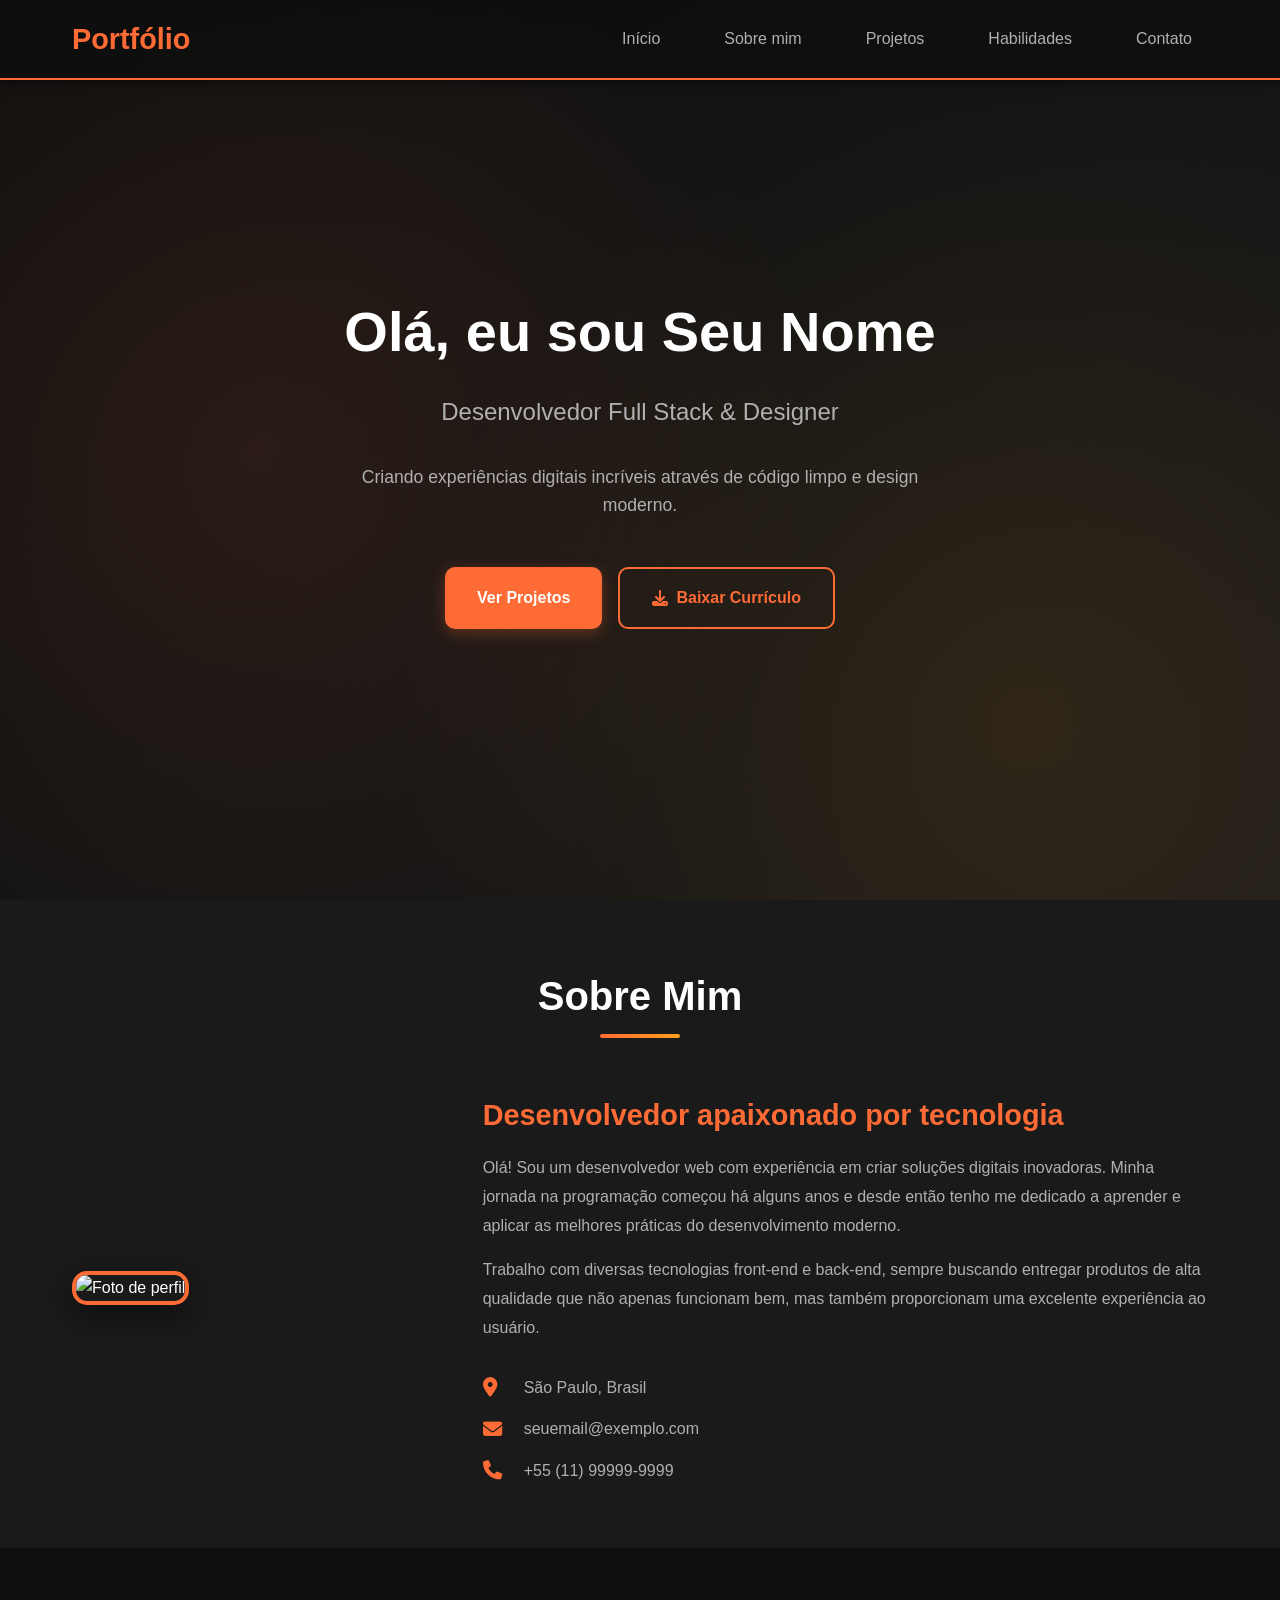
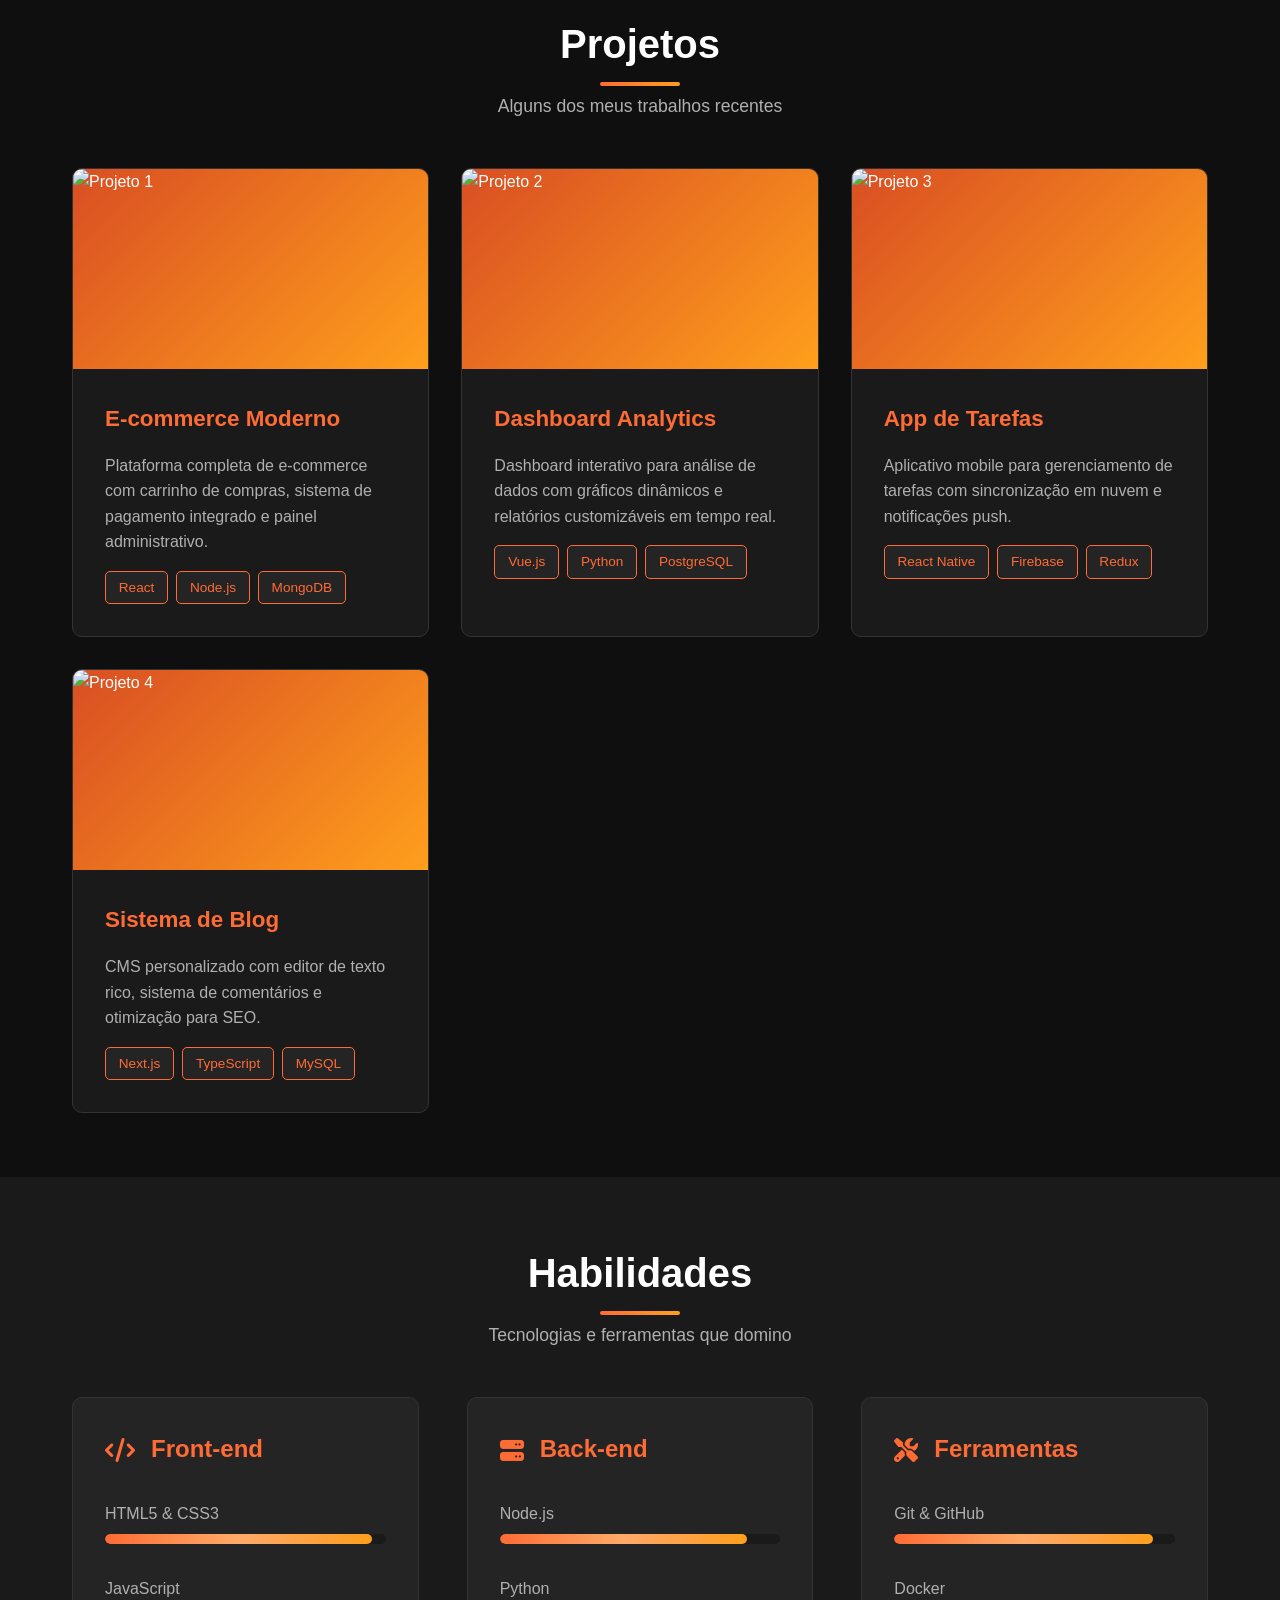
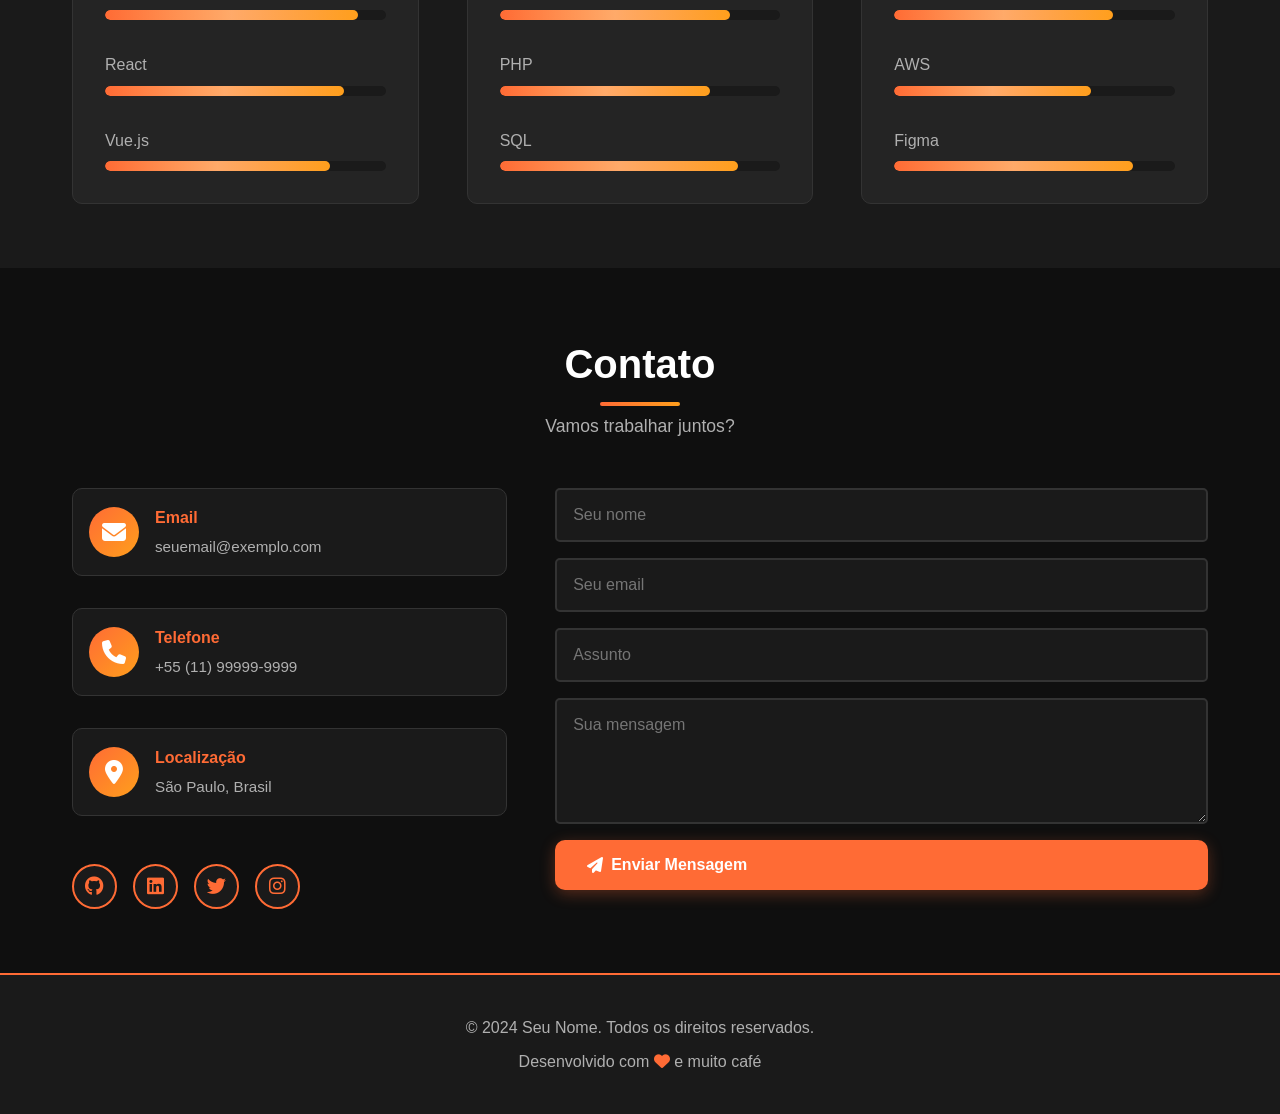
==== index.html @ 8ffaf345 "Add complete personal portfolio website with dark orange theme Co-authored-by: luci18530 <54913266+l" ====
<!DOCTYPE html>
<html lang="pt-BR">
<head>
    <meta charset="UTF-8">
    <meta name="viewport" content="width=device-width, initial-scale=1.0">
    <meta name="description" content="Portfólio pessoal - Desenvolvedor Web">
    <title>Meu Portfólio</title>
    <link rel="stylesheet" href="styles.css">
    <link rel="stylesheet" href="https://cdnjs.cloudflare.com/ajax/libs/font-awesome/6.4.0/css/all.min.css">
</head>
<body>
    <!-- Navigation Menu -->
    <nav class="navbar" id="navbar">
        <div class="container">
            <div class="nav-brand">
                <h2>Portfólio</h2>
            </div>
            <button class="nav-toggle" id="navToggle" aria-label="Toggle navigation">
                <span></span>
                <span></span>
                <span></span>
            </button>
            <ul class="nav-menu" id="navMenu">
                <li><a href="#home" class="nav-link">Início</a></li>
                <li><a href="#about" class="nav-link">Sobre mim</a></li>
                <li><a href="#projects" class="nav-link">Projetos</a></li>
                <li><a href="#skills" class="nav-link">Habilidades</a></li>
                <li><a href="#contact" class="nav-link">Contato</a></li>
            </ul>
        </div>
    </nav>

    <!-- Hero Section -->
    <section id="home" class="hero">
        <div class="container">
            <div class="hero-content">
                <h1 class="hero-title">Olá, eu sou <span class="highlight">Seu Nome</span></h1>
                <p class="hero-subtitle">Desenvolvedor Full Stack & Designer</p>
                <p class="hero-description">
                    Criando experiências digitais incríveis através de código limpo e design moderno.
                </p>
                <div class="hero-buttons">
                    <a href="#projects" class="btn btn-primary">Ver Projetos</a>
                    <a href="assets/curriculo.pdf" class="btn btn-secondary" download>
                        <i class="fas fa-download"></i> Baixar Currículo
                    </a>
                </div>
            </div>
        </div>
    </section>

    <!-- About Section -->
    <section id="about" class="about">
        <div class="container">
            <h2 class="section-title">Sobre Mim</h2>
            <div class="about-content">
                <div class="about-image">
                    <img src="assets/profile.jpg" alt="Foto de perfil">
                </div>
                <div class="about-text">
                    <h3>Desenvolvedor apaixonado por tecnologia</h3>
                    <p>
                        Olá! Sou um desenvolvedor web com experiência em criar soluções digitais 
                        inovadoras. Minha jornada na programação começou há alguns anos e desde 
                        então tenho me dedicado a aprender e aplicar as melhores práticas do 
                        desenvolvimento moderno.
                    </p>
                    <p>
                        Trabalho com diversas tecnologias front-end e back-end, sempre buscando 
                        entregar produtos de alta qualidade que não apenas funcionam bem, mas 
                        também proporcionam uma excelente experiência ao usuário.
                    </p>
                    <div class="about-info">
                        <div class="info-item">
                            <i class="fas fa-map-marker-alt"></i>
                            <span>São Paulo, Brasil</span>
                        </div>
                        <div class="info-item">
                            <i class="fas fa-envelope"></i>
                            <span>seuemail@exemplo.com</span>
                        </div>
                        <div class="info-item">
                            <i class="fas fa-phone"></i>
                            <span>+55 (11) 99999-9999</span>
                        </div>
                    </div>
                </div>
            </div>
        </div>
    </section>

    <!-- Projects Section -->
    <section id="projects" class="projects">
        <div class="container">
            <h2 class="section-title">Projetos</h2>
            <p class="section-subtitle">Alguns dos meus trabalhos recentes</p>
            <div class="projects-grid">
                <div class="project-card">
                    <div class="project-image">
                        <img src="assets/project1.jpg" alt="Projeto 1">
                        <div class="project-overlay">
                            <a href="https://github.com/seuusuario/projeto1" target="_blank" class="project-link">
                                <i class="fab fa-github"></i>
                            </a>
                        </div>
                    </div>
                    <div class="project-content">
                        <h3>E-commerce Moderno</h3>
                        <p>
                            Plataforma completa de e-commerce com carrinho de compras, 
                            sistema de pagamento integrado e painel administrativo.
                        </p>
                        <div class="project-tags">
                            <span class="tag">React</span>
                            <span class="tag">Node.js</span>
                            <span class="tag">MongoDB</span>
                        </div>
                    </div>
                </div>

                <div class="project-card">
                    <div class="project-image">
                        <img src="assets/project2.jpg" alt="Projeto 2">
                        <div class="project-overlay">
                            <a href="https://github.com/seuusuario/projeto2" target="_blank" class="project-link">
                                <i class="fab fa-github"></i>
                            </a>
                        </div>
                    </div>
                    <div class="project-content">
                        <h3>Dashboard Analytics</h3>
                        <p>
                            Dashboard interativo para análise de dados com gráficos dinâmicos 
                            e relatórios customizáveis em tempo real.
                        </p>
                        <div class="project-tags">
                            <span class="tag">Vue.js</span>
                            <span class="tag">Python</span>
                            <span class="tag">PostgreSQL</span>
                        </div>
                    </div>
                </div>

                <div class="project-card">
                    <div class="project-image">
                        <img src="assets/project3.jpg" alt="Projeto 3">
                        <div class="project-overlay">
                            <a href="https://github.com/seuusuario/projeto3" target="_blank" class="project-link">
                                <i class="fab fa-github"></i>
                            </a>
                        </div>
                    </div>
                    <div class="project-content">
                        <h3>App de Tarefas</h3>
                        <p>
                            Aplicativo mobile para gerenciamento de tarefas com sincronização 
                            em nuvem e notificações push.
                        </p>
                        <div class="project-tags">
                            <span class="tag">React Native</span>
                            <span class="tag">Firebase</span>
                            <span class="tag">Redux</span>
                        </div>
                    </div>
                </div>

                <div class="project-card">
                    <div class="project-image">
                        <img src="assets/project4.jpg" alt="Projeto 4">
                        <div class="project-overlay">
                            <a href="https://github.com/seuusuario/projeto4" target="_blank" class="project-link">
                                <i class="fab fa-github"></i>
                            </a>
                        </div>
                    </div>
                    <div class="project-content">
                        <h3>Sistema de Blog</h3>
                        <p>
                            CMS personalizado com editor de texto rico, sistema de comentários 
                            e otimização para SEO.
                        </p>
                        <div class="project-tags">
                            <span class="tag">Next.js</span>
                            <span class="tag">TypeScript</span>
                            <span class="tag">MySQL</span>
                        </div>
                    </div>
                </div>
            </div>
        </div>
    </section>

    <!-- Skills Section -->
    <section id="skills" class="skills">
        <div class="container">
            <h2 class="section-title">Habilidades</h2>
            <p class="section-subtitle">Tecnologias e ferramentas que domino</p>
            <div class="skills-grid">
                <div class="skill-category">
                    <h3><i class="fas fa-code"></i> Front-end</h3>
                    <div class="skill-items">
                        <div class="skill-item">
                            <div class="skill-name">HTML5 & CSS3</div>
                            <div class="skill-bar">
                                <div class="skill-progress" style="width: 95%"></div>
                            </div>
                        </div>
                        <div class="skill-item">
                            <div class="skill-name">JavaScript</div>
                            <div class="skill-bar">
                                <div class="skill-progress" style="width: 90%"></div>
                            </div>
                        </div>
                        <div class="skill-item">
                            <div class="skill-name">React</div>
                            <div class="skill-bar">
                                <div class="skill-progress" style="width: 85%"></div>
                            </div>
                        </div>
                        <div class="skill-item">
                            <div class="skill-name">Vue.js</div>
                            <div class="skill-bar">
                                <div class="skill-progress" style="width: 80%"></div>
                            </div>
                        </div>
                    </div>
                </div>

                <div class="skill-category">
                    <h3><i class="fas fa-server"></i> Back-end</h3>
                    <div class="skill-items">
                        <div class="skill-item">
                            <div class="skill-name">Node.js</div>
                            <div class="skill-bar">
                                <div class="skill-progress" style="width: 88%"></div>
                            </div>
                        </div>
                        <div class="skill-item">
                            <div class="skill-name">Python</div>
                            <div class="skill-bar">
                                <div class="skill-progress" style="width: 82%"></div>
                            </div>
                        </div>
                        <div class="skill-item">
                            <div class="skill-name">PHP</div>
                            <div class="skill-bar">
                                <div class="skill-progress" style="width: 75%"></div>
                            </div>
                        </div>
                        <div class="skill-item">
                            <div class="skill-name">SQL</div>
                            <div class="skill-bar">
                                <div class="skill-progress" style="width: 85%"></div>
                            </div>
                        </div>
                    </div>
                </div>

                <div class="skill-category">
                    <h3><i class="fas fa-tools"></i> Ferramentas</h3>
                    <div class="skill-items">
                        <div class="skill-item">
                            <div class="skill-name">Git & GitHub</div>
                            <div class="skill-bar">
                                <div class="skill-progress" style="width: 92%"></div>
                            </div>
                        </div>
                        <div class="skill-item">
                            <div class="skill-name">Docker</div>
                            <div class="skill-bar">
                                <div class="skill-progress" style="width: 78%"></div>
                            </div>
                        </div>
                        <div class="skill-item">
                            <div class="skill-name">AWS</div>
                            <div class="skill-bar">
                                <div class="skill-progress" style="width: 70%"></div>
                            </div>
                        </div>
                        <div class="skill-item">
                            <div class="skill-name">Figma</div>
                            <div class="skill-bar">
                                <div class="skill-progress" style="width: 85%"></div>
                            </div>
                        </div>
                    </div>
                </div>
            </div>
        </div>
    </section>

    <!-- Contact Section -->
    <section id="contact" class="contact">
        <div class="container">
            <h2 class="section-title">Contato</h2>
            <p class="section-subtitle">Vamos trabalhar juntos?</p>
            <div class="contact-content">
                <div class="contact-info">
                    <div class="contact-item">
                        <div class="contact-icon">
                            <i class="fas fa-envelope"></i>
                        </div>
                        <div class="contact-details">
                            <h4>Email</h4>
                            <p>seuemail@exemplo.com</p>
                        </div>
                    </div>
                    <div class="contact-item">
                        <div class="contact-icon">
                            <i class="fas fa-phone"></i>
                        </div>
                        <div class="contact-details">
                            <h4>Telefone</h4>
                            <p>+55 (11) 99999-9999</p>
                        </div>
                    </div>
                    <div class="contact-item">
                        <div class="contact-icon">
                            <i class="fas fa-map-marker-alt"></i>
                        </div>
                        <div class="contact-details">
                            <h4>Localização</h4>
                            <p>São Paulo, Brasil</p>
                        </div>
                    </div>
                    <div class="social-links">
                        <a href="https://github.com/seuusuario" target="_blank" aria-label="GitHub">
                            <i class="fab fa-github"></i>
                        </a>
                        <a href="https://linkedin.com/in/seuusuario" target="_blank" aria-label="LinkedIn">
                            <i class="fab fa-linkedin"></i>
                        </a>
                        <a href="https://twitter.com/seuusuario" target="_blank" aria-label="Twitter">
                            <i class="fab fa-twitter"></i>
                        </a>
                        <a href="https://instagram.com/seuusuario" target="_blank" aria-label="Instagram">
                            <i class="fab fa-instagram"></i>
                        </a>
                    </div>
                </div>
                <form class="contact-form" id="contactForm">
                    <div class="form-group">
                        <input type="text" id="name" name="name" placeholder="Seu nome" required>
                    </div>
                    <div class="form-group">
                        <input type="email" id="email" name="email" placeholder="Seu email" required>
                    </div>
                    <div class="form-group">
                        <input type="text" id="subject" name="subject" placeholder="Assunto" required>
                    </div>
                    <div class="form-group">
                        <textarea id="message" name="message" rows="5" placeholder="Sua mensagem" required></textarea>
                    </div>
                    <button type="submit" class="btn btn-primary">
                        <i class="fas fa-paper-plane"></i> Enviar Mensagem
                    </button>
                </form>
            </div>
        </div>
    </section>

    <!-- Footer -->
    <footer class="footer">
        <div class="container">
            <p>&copy; 2024 Seu Nome. Todos os direitos reservados.</p>
            <p>Desenvolvido com <i class="fas fa-heart"></i> e muito café</p>
        </div>
    </footer>

    <!-- Back to Top Button -->
    <button id="backToTop" class="back-to-top" aria-label="Voltar ao topo">
        <i class="fas fa-arrow-up"></i>
    </button>

    <script src="script.js"></script>
</body>
</html>
---- styles.css ----
/* Reset and Base Styles */
* {
    margin: 0;
    padding: 0;
    box-sizing: border-box;
}

:root {
    /* Dark Orange Color Palette */
    --primary-color: #ff6b35;
    --primary-dark: #d94e23;
    --primary-light: #ff8c61;
    --secondary-color: #ff9f1c;
    --accent-color: #ffb347;
    
    /* Dark Theme Colors */
    --bg-primary: #0f0f0f;
    --bg-secondary: #1a1a1a;
    --bg-tertiary: #242424;
    --text-primary: #ffffff;
    --text-secondary: #b0b0b0;
    --text-muted: #808080;
    
    /* Additional Colors */
    --border-color: #333333;
    --shadow-color: rgba(0, 0, 0, 0.5);
    
    /* Spacing */
    --spacing-xs: 0.5rem;
    --spacing-sm: 1rem;
    --spacing-md: 2rem;
    --spacing-lg: 3rem;
    --spacing-xl: 4rem;
    
    /* Border Radius */
    --border-radius-sm: 5px;
    --border-radius-md: 10px;
    --border-radius-lg: 15px;
    
    /* Transitions */
    --transition-fast: 0.2s ease;
    --transition-normal: 0.3s ease;
    --transition-slow: 0.5s ease;
}

html {
    scroll-behavior: smooth;
}

body {
    font-family: 'Segoe UI', Tahoma, Geneva, Verdana, sans-serif;
    background-color: var(--bg-primary);
    color: var(--text-primary);
    line-height: 1.6;
    overflow-x: hidden;
}

/* Container */
.container {
    max-width: 1200px;
    margin: 0 auto;
    padding: 0 var(--spacing-md);
}

/* Navigation */
.navbar {
    position: fixed;
    top: 0;
    left: 0;
    width: 100%;
    background-color: rgba(15, 15, 15, 0.95);
    backdrop-filter: blur(10px);
    z-index: 1000;
    border-bottom: 2px solid var(--primary-color);
    box-shadow: 0 2px 10px var(--shadow-color);
}

.navbar .container {
    display: flex;
    justify-content: space-between;
    align-items: center;
    padding: var(--spacing-sm) var(--spacing-md);
}

.nav-brand h2 {
    color: var(--primary-color);
    font-size: 1.8rem;
    font-weight: 700;
}

.nav-toggle {
    display: none;
    flex-direction: column;
    background: none;
    border: none;
    cursor: pointer;
    padding: 0.5rem;
}

.nav-toggle span {
    width: 25px;
    height: 3px;
    background-color: var(--primary-color);
    margin: 3px 0;
    transition: var(--transition-normal);
    border-radius: 2px;
}

.nav-menu {
    display: flex;
    list-style: none;
    gap: var(--spacing-md);
}

.nav-link {
    color: var(--text-secondary);
    text-decoration: none;
    font-weight: 500;
    padding: 0.5rem 1rem;
    border-radius: var(--border-radius-sm);
    transition: var(--transition-normal);
    position: relative;
}

.nav-link::after {
    content: '';
    position: absolute;
    bottom: 0;
    left: 50%;
    transform: translateX(-50%);
    width: 0;
    height: 2px;
    background-color: var(--primary-color);
    transition: var(--transition-normal);
}

.nav-link:hover {
    color: var(--primary-color);
}

.nav-link:hover::after {
    width: 80%;
}

/* Hero Section */
.hero {
    min-height: 100vh;
    display: flex;
    align-items: center;
    justify-content: center;
    background: linear-gradient(135deg, var(--bg-primary) 0%, var(--bg-secondary) 100%);
    position: relative;
    padding-top: 80px;
}

.hero::before {
    content: '';
    position: absolute;
    top: 0;
    left: 0;
    right: 0;
    bottom: 0;
    background: radial-gradient(circle at 20% 50%, rgba(255, 107, 53, 0.1) 0%, transparent 50%),
                radial-gradient(circle at 80% 80%, rgba(255, 159, 28, 0.1) 0%, transparent 50%);
    pointer-events: none;
}

.hero-content {
    text-align: center;
    position: relative;
    z-index: 1;
}

.hero-title {
    font-size: 3.5rem;
    font-weight: 700;
    margin-bottom: var(--spacing-sm);
    animation: fadeInUp 0.8s ease;
}

.highlight {
    color: var(--primary-color);
    position: relative;
}

.hero-subtitle {
    font-size: 1.5rem;
    color: var(--text-secondary);
    margin-bottom: var(--spacing-md);
    animation: fadeInUp 1s ease;
}

.hero-description {
    font-size: 1.1rem;
    color: var(--text-secondary);
    max-width: 600px;
    margin: 0 auto var(--spacing-lg);
    animation: fadeInUp 1.2s ease;
}

.hero-buttons {
    display: flex;
    gap: var(--spacing-sm);
    justify-content: center;
    flex-wrap: wrap;
    animation: fadeInUp 1.4s ease;
}

/* Buttons */
.btn {
    padding: 1rem 2rem;
    border-radius: var(--border-radius-md);
    text-decoration: none;
    font-weight: 600;
    transition: var(--transition-normal);
    display: inline-flex;
    align-items: center;
    gap: 0.5rem;
    cursor: pointer;
    border: none;
    font-size: 1rem;
}

.btn-primary {
    background-color: var(--primary-color);
    color: white;
    box-shadow: 0 4px 15px rgba(255, 107, 53, 0.3);
}

.btn-primary:hover {
    background-color: var(--primary-dark);
    transform: translateY(-2px);
    box-shadow: 0 6px 20px rgba(255, 107, 53, 0.4);
}

.btn-secondary {
    background-color: transparent;
    color: var(--primary-color);
    border: 2px solid var(--primary-color);
}

.btn-secondary:hover {
    background-color: var(--primary-color);
    color: white;
    transform: translateY(-2px);
}

/* Sections */
section {
    padding: var(--spacing-xl) 0;
}

.section-title {
    font-size: 2.5rem;
    text-align: center;
    margin-bottom: var(--spacing-sm);
    color: var(--text-primary);
    position: relative;
    display: inline-block;
    width: 100%;
}

.section-title::after {
    content: '';
    position: absolute;
    bottom: -10px;
    left: 50%;
    transform: translateX(-50%);
    width: 80px;
    height: 4px;
    background: linear-gradient(90deg, var(--primary-color), var(--secondary-color));
    border-radius: 2px;
}

.section-subtitle {
    text-align: center;
    color: var(--text-secondary);
    font-size: 1.1rem;
    margin-bottom: var(--spacing-lg);
}

/* About Section */
.about {
    background-color: var(--bg-secondary);
}

.about-content {
    display: grid;
    grid-template-columns: 1fr 2fr;
    gap: var(--spacing-lg);
    align-items: center;
    margin-top: var(--spacing-lg);
}

.about-image {
    position: relative;
}

.about-image img {
    width: 100%;
    max-width: 350px;
    border-radius: var(--border-radius-lg);
    border: 4px solid var(--primary-color);
    box-shadow: 0 10px 30px var(--shadow-color);
}

.about-text h3 {
    font-size: 1.8rem;
    color: var(--primary-color);
    margin-bottom: var(--spacing-sm);
}

.about-text p {
    color: var(--text-secondary);
    margin-bottom: var(--spacing-sm);
    line-height: 1.8;
}

.about-info {
    display: flex;
    flex-direction: column;
    gap: var(--spacing-sm);
    margin-top: var(--spacing-md);
}

.info-item {
    display: flex;
    align-items: center;
    gap: var(--spacing-sm);
    color: var(--text-secondary);
}

.info-item i {
    color: var(--primary-color);
    font-size: 1.2rem;
    width: 25px;
}

/* Projects Section */
.projects {
    background-color: var(--bg-primary);
}

.projects-grid {
    display: grid;
    grid-template-columns: repeat(auto-fit, minmax(280px, 1fr));
    gap: var(--spacing-md);
    margin-top: var(--spacing-lg);
}

.project-card {
    background-color: var(--bg-secondary);
    border-radius: var(--border-radius-md);
    overflow: hidden;
    transition: var(--transition-normal);
    border: 1px solid var(--border-color);
}

.project-card:hover {
    transform: translateY(-10px);
    box-shadow: 0 15px 40px var(--shadow-color);
    border-color: var(--primary-color);
}

.project-image {
    position: relative;
    height: 200px;
    overflow: hidden;
    background: linear-gradient(135deg, var(--primary-dark) 0%, var(--secondary-color) 100%);
}

.project-image img {
    width: 100%;
    height: 100%;
    object-fit: cover;
    transition: var(--transition-slow);
}

.project-card:hover .project-image img {
    transform: scale(1.1);
}

.project-overlay {
    position: absolute;
    top: 0;
    left: 0;
    right: 0;
    bottom: 0;
    background-color: rgba(255, 107, 53, 0.9);
    display: flex;
    align-items: center;
    justify-content: center;
    opacity: 0;
    transition: var(--transition-normal);
}

.project-card:hover .project-overlay {
    opacity: 1;
}

.project-link {
    width: 60px;
    height: 60px;
    background-color: white;
    border-radius: 50%;
    display: flex;
    align-items: center;
    justify-content: center;
    color: var(--primary-color);
    font-size: 1.5rem;
    text-decoration: none;
    transition: var(--transition-normal);
}

.project-link:hover {
    transform: scale(1.1) rotate(360deg);
}

.project-content {
    padding: var(--spacing-md);
}

.project-content h3 {
    font-size: 1.4rem;
    margin-bottom: var(--spacing-sm);
    color: var(--primary-color);
}

.project-content p {
    color: var(--text-secondary);
    margin-bottom: var(--spacing-sm);
    line-height: 1.6;
}

.project-tags {
    display: flex;
    flex-wrap: wrap;
    gap: 0.5rem;
}

.tag {
    background-color: var(--bg-tertiary);
    color: var(--primary-color);
    padding: 0.3rem 0.8rem;
    border-radius: var(--border-radius-sm);
    font-size: 0.85rem;
    border: 1px solid var(--primary-color);
}

/* Skills Section */
.skills {
    background-color: var(--bg-secondary);
}

.skills-grid {
    display: grid;
    grid-template-columns: repeat(auto-fit, minmax(300px, 1fr));
    gap: var(--spacing-lg);
    margin-top: var(--spacing-lg);
}

.skill-category {
    background-color: var(--bg-tertiary);
    padding: var(--spacing-md);
    border-radius: var(--border-radius-md);
    border: 1px solid var(--border-color);
    transition: var(--transition-normal);
}

.skill-category:hover {
    border-color: var(--primary-color);
    box-shadow: 0 5px 20px rgba(255, 107, 53, 0.2);
}

.skill-category h3 {
    color: var(--primary-color);
    font-size: 1.5rem;
    margin-bottom: var(--spacing-md);
    display: flex;
    align-items: center;
    gap: var(--spacing-sm);
}

.skill-items {
    display: flex;
    flex-direction: column;
    gap: var(--spacing-md);
}

.skill-item {
    display: flex;
    flex-direction: column;
    gap: 0.5rem;
}

.skill-name {
    color: var(--text-secondary);
    font-weight: 500;
}

.skill-bar {
    height: 10px;
    background-color: var(--bg-secondary);
    border-radius: 5px;
    overflow: hidden;
    position: relative;
}

.skill-progress {
    height: 100%;
    background: linear-gradient(90deg, var(--primary-color), var(--secondary-color));
    border-radius: 5px;
    transition: width 1s ease;
    position: relative;
}

.skill-progress::after {
    content: '';
    position: absolute;
    top: 0;
    left: 0;
    bottom: 0;
    right: 0;
    background: linear-gradient(90deg, transparent, rgba(255, 255, 255, 0.3), transparent);
    animation: shimmer 2s infinite;
}

/* Contact Section */
.contact {
    background-color: var(--bg-primary);
}

.contact-content {
    display: grid;
    grid-template-columns: 1fr 1.5fr;
    gap: var(--spacing-lg);
    margin-top: var(--spacing-lg);
}

.contact-info {
    display: flex;
    flex-direction: column;
    gap: var(--spacing-md);
}

.contact-item {
    display: flex;
    align-items: center;
    gap: var(--spacing-sm);
    padding: var(--spacing-sm);
    background-color: var(--bg-secondary);
    border-radius: var(--border-radius-md);
    border: 1px solid var(--border-color);
    transition: var(--transition-normal);
}

.contact-item:hover {
    border-color: var(--primary-color);
    transform: translateX(5px);
}

.contact-icon {
    width: 50px;
    height: 50px;
    background: linear-gradient(135deg, var(--primary-color), var(--secondary-color));
    border-radius: 50%;
    display: flex;
    align-items: center;
    justify-content: center;
    font-size: 1.5rem;
    color: white;
}

.contact-details h4 {
    color: var(--primary-color);
    margin-bottom: 0.25rem;
}

.contact-details p {
    color: var(--text-secondary);
    font-size: 0.95rem;
}

.social-links {
    display: flex;
    gap: var(--spacing-sm);
    margin-top: var(--spacing-sm);
}

.social-links a {
    width: 45px;
    height: 45px;
    background-color: var(--bg-secondary);
    border: 2px solid var(--primary-color);
    border-radius: 50%;
    display: flex;
    align-items: center;
    justify-content: center;
    color: var(--primary-color);
    font-size: 1.2rem;
    text-decoration: none;
    transition: var(--transition-normal);
}

.social-links a:hover {
    background-color: var(--primary-color);
    color: white;
    transform: translateY(-5px);
}

.contact-form {
    display: flex;
    flex-direction: column;
    gap: var(--spacing-sm);
}

.form-group {
    display: flex;
    flex-direction: column;
}

.form-group input,
.form-group textarea {
    padding: var(--spacing-sm);
    background-color: var(--bg-secondary);
    border: 2px solid var(--border-color);
    border-radius: var(--border-radius-sm);
    color: var(--text-primary);
    font-size: 1rem;
    transition: var(--transition-normal);
    font-family: inherit;
}

.form-group input:focus,
.form-group textarea:focus {
    outline: none;
    border-color: var(--primary-color);
    box-shadow: 0 0 0 3px rgba(255, 107, 53, 0.1);
}

.form-group textarea {
    resize: vertical;
    min-height: 120px;
}

/* Footer */
.footer {
    background-color: var(--bg-secondary);
    padding: var(--spacing-md) 0;
    text-align: center;
    border-top: 2px solid var(--primary-color);
}

.footer p {
    color: var(--text-secondary);
    margin: 0.5rem 0;
}

.footer i {
    color: var(--primary-color);
}

/* Back to Top Button */
.back-to-top {
    position: fixed;
    bottom: 30px;
    right: 30px;
    width: 50px;
    height: 50px;
    background: linear-gradient(135deg, var(--primary-color), var(--secondary-color));
    color: white;
    border: none;
    border-radius: 50%;
    cursor: pointer;
    font-size: 1.5rem;
    opacity: 0;
    visibility: hidden;
    transition: var(--transition-normal);
    z-index: 999;
    box-shadow: 0 4px 15px rgba(255, 107, 53, 0.4);
}

.back-to-top.visible {
    opacity: 1;
    visibility: visible;
}

.back-to-top:hover {
    transform: translateY(-5px);
    box-shadow: 0 6px 20px rgba(255, 107, 53, 0.6);
}

/* Animations */
@keyframes fadeInUp {
    from {
        opacity: 0;
        transform: translateY(30px);
    }
    to {
        opacity: 1;
        transform: translateY(0);
    }
}

@keyframes shimmer {
    0% {
        transform: translateX(-100%);
    }
    100% {
        transform: translateX(100%);
    }
}

/* Responsive Design */
@media (max-width: 768px) {
    .nav-toggle {
        display: flex;
    }
    
    .nav-menu {
        position: fixed;
        top: 70px;
        left: -100%;
        width: 100%;
        flex-direction: column;
        background-color: var(--bg-secondary);
        padding: var(--spacing-md);
        transition: var(--transition-normal);
        box-shadow: 0 10px 20px var(--shadow-color);
    }
    
    .nav-menu.active {
        left: 0;
    }
    
    .hero-title {
        font-size: 2.5rem;
    }
    
    .hero-subtitle {
        font-size: 1.2rem;
    }
    
    .about-content {
        grid-template-columns: 1fr;
        text-align: center;
    }
    
    .about-image img {
        margin: 0 auto;
    }
    
    .about-info {
        align-items: center;
    }
    
    .contact-content {
        grid-template-columns: 1fr;
    }
    
    .projects-grid {
        grid-template-columns: 1fr;
    }
    
    .skills-grid {
        grid-template-columns: 1fr;
    }
    
    .hero-buttons {
        flex-direction: column;
        align-items: center;
    }
    
    .btn {
        width: 100%;
        max-width: 250px;
        justify-content: center;
    }
}

@media (max-width: 480px) {
    .hero-title {
        font-size: 2rem;
    }
    
    .section-title {
        font-size: 2rem;
    }
    
    .container {
        padding: 0 var(--spacing-sm);
    }
    
    .back-to-top {
        bottom: 20px;
        right: 20px;
        width: 45px;
        height: 45px;
    }
}
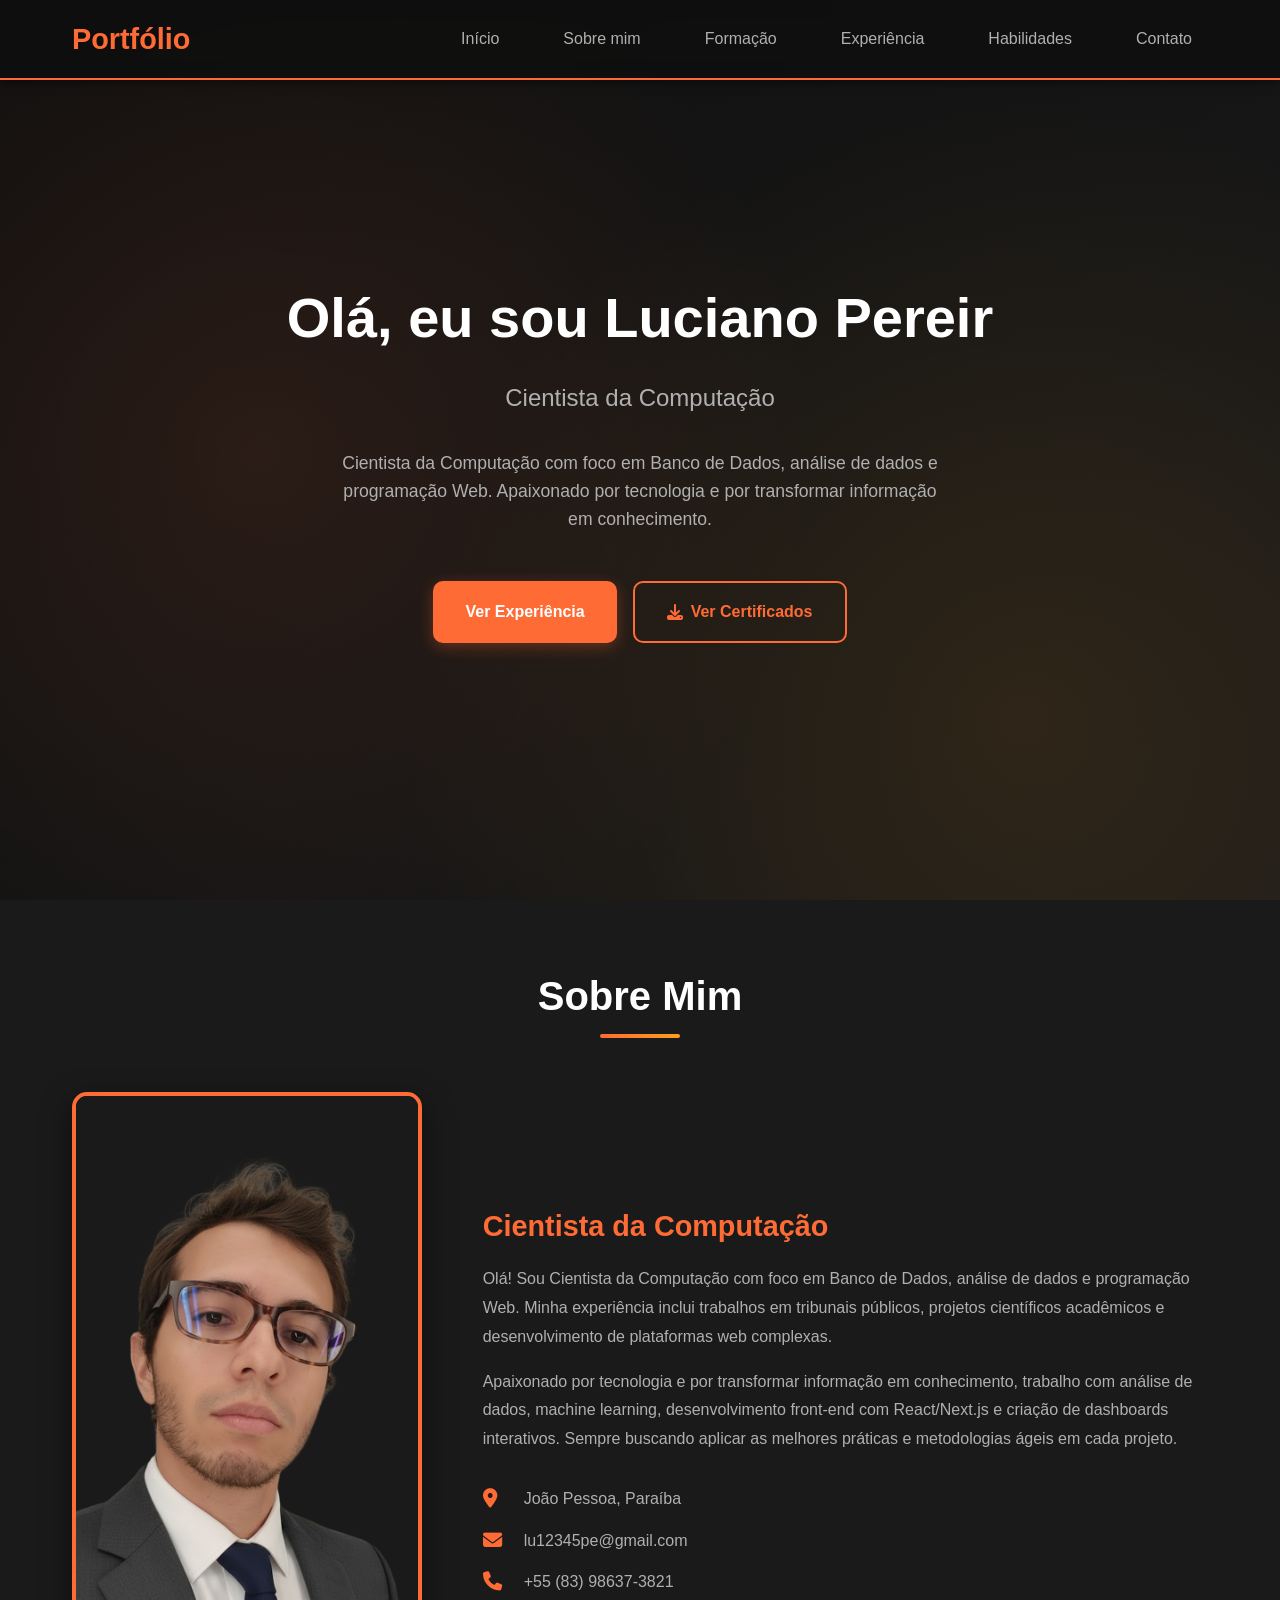
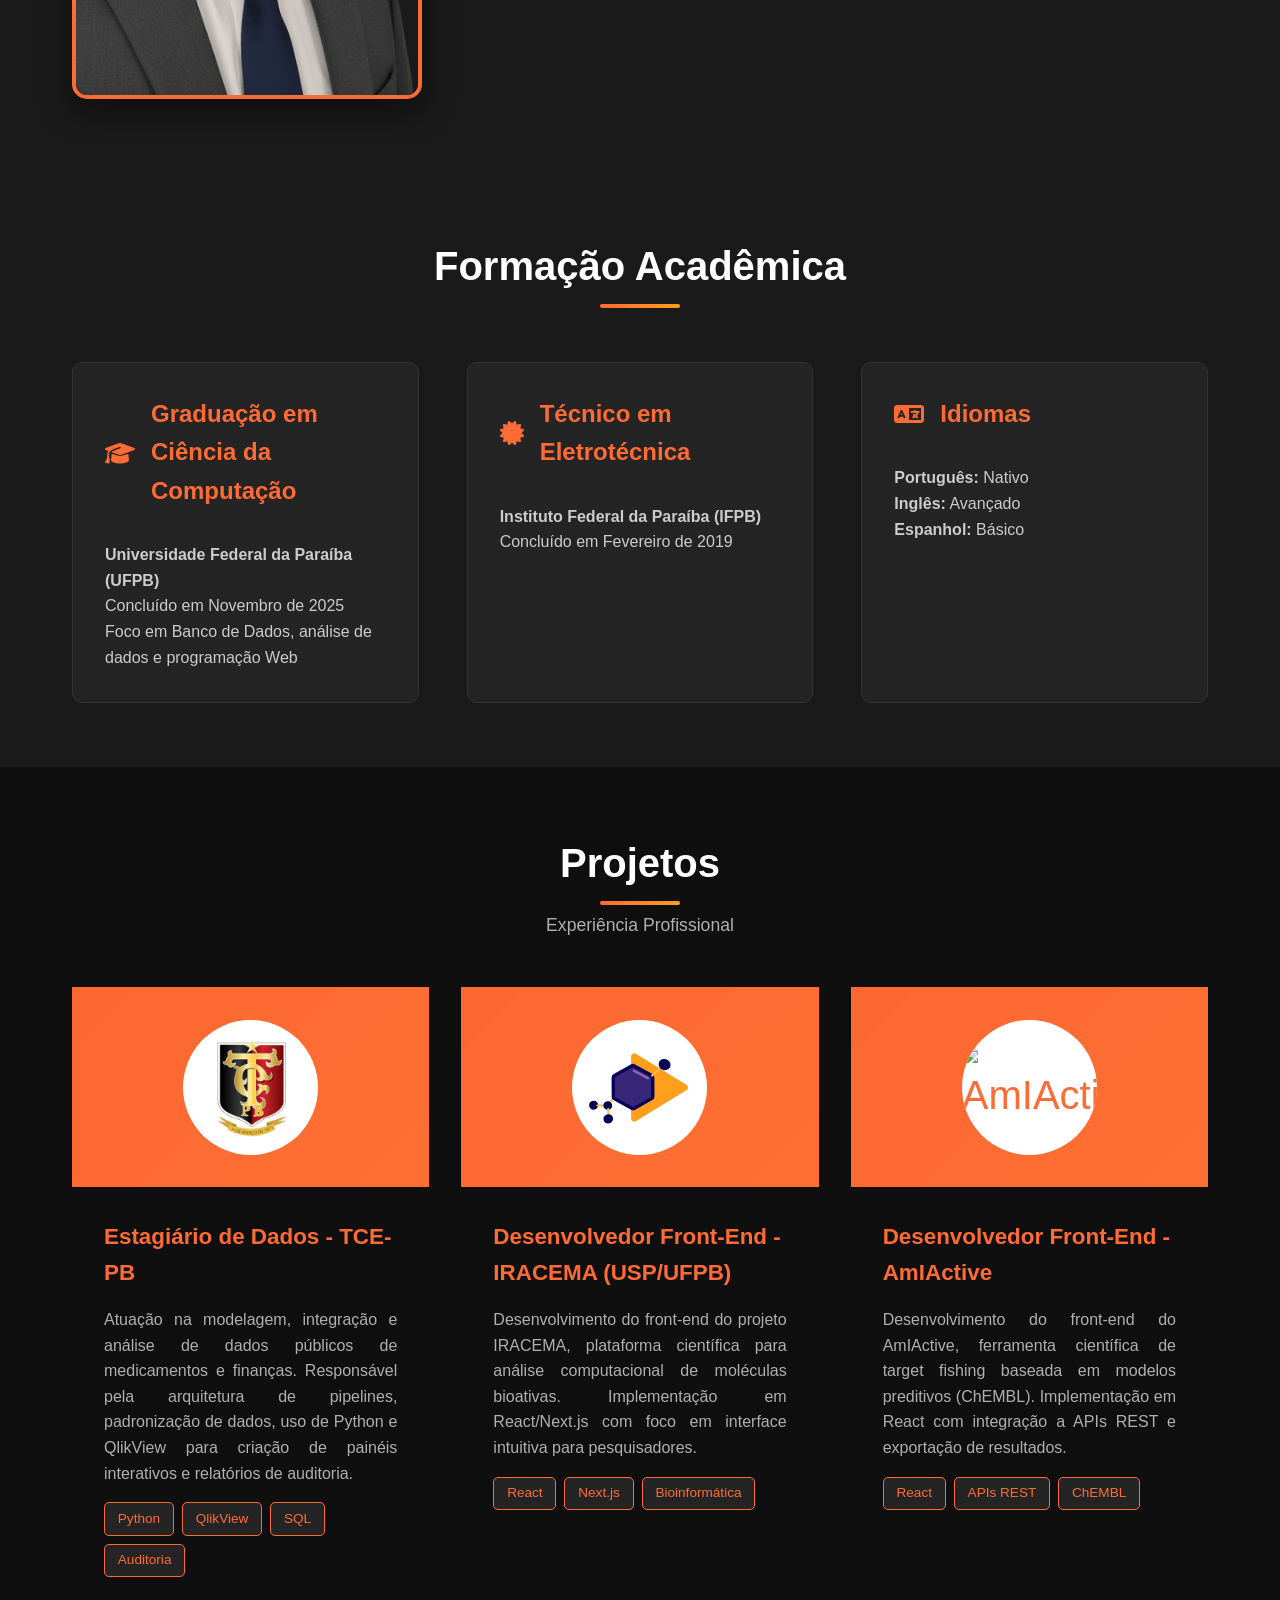
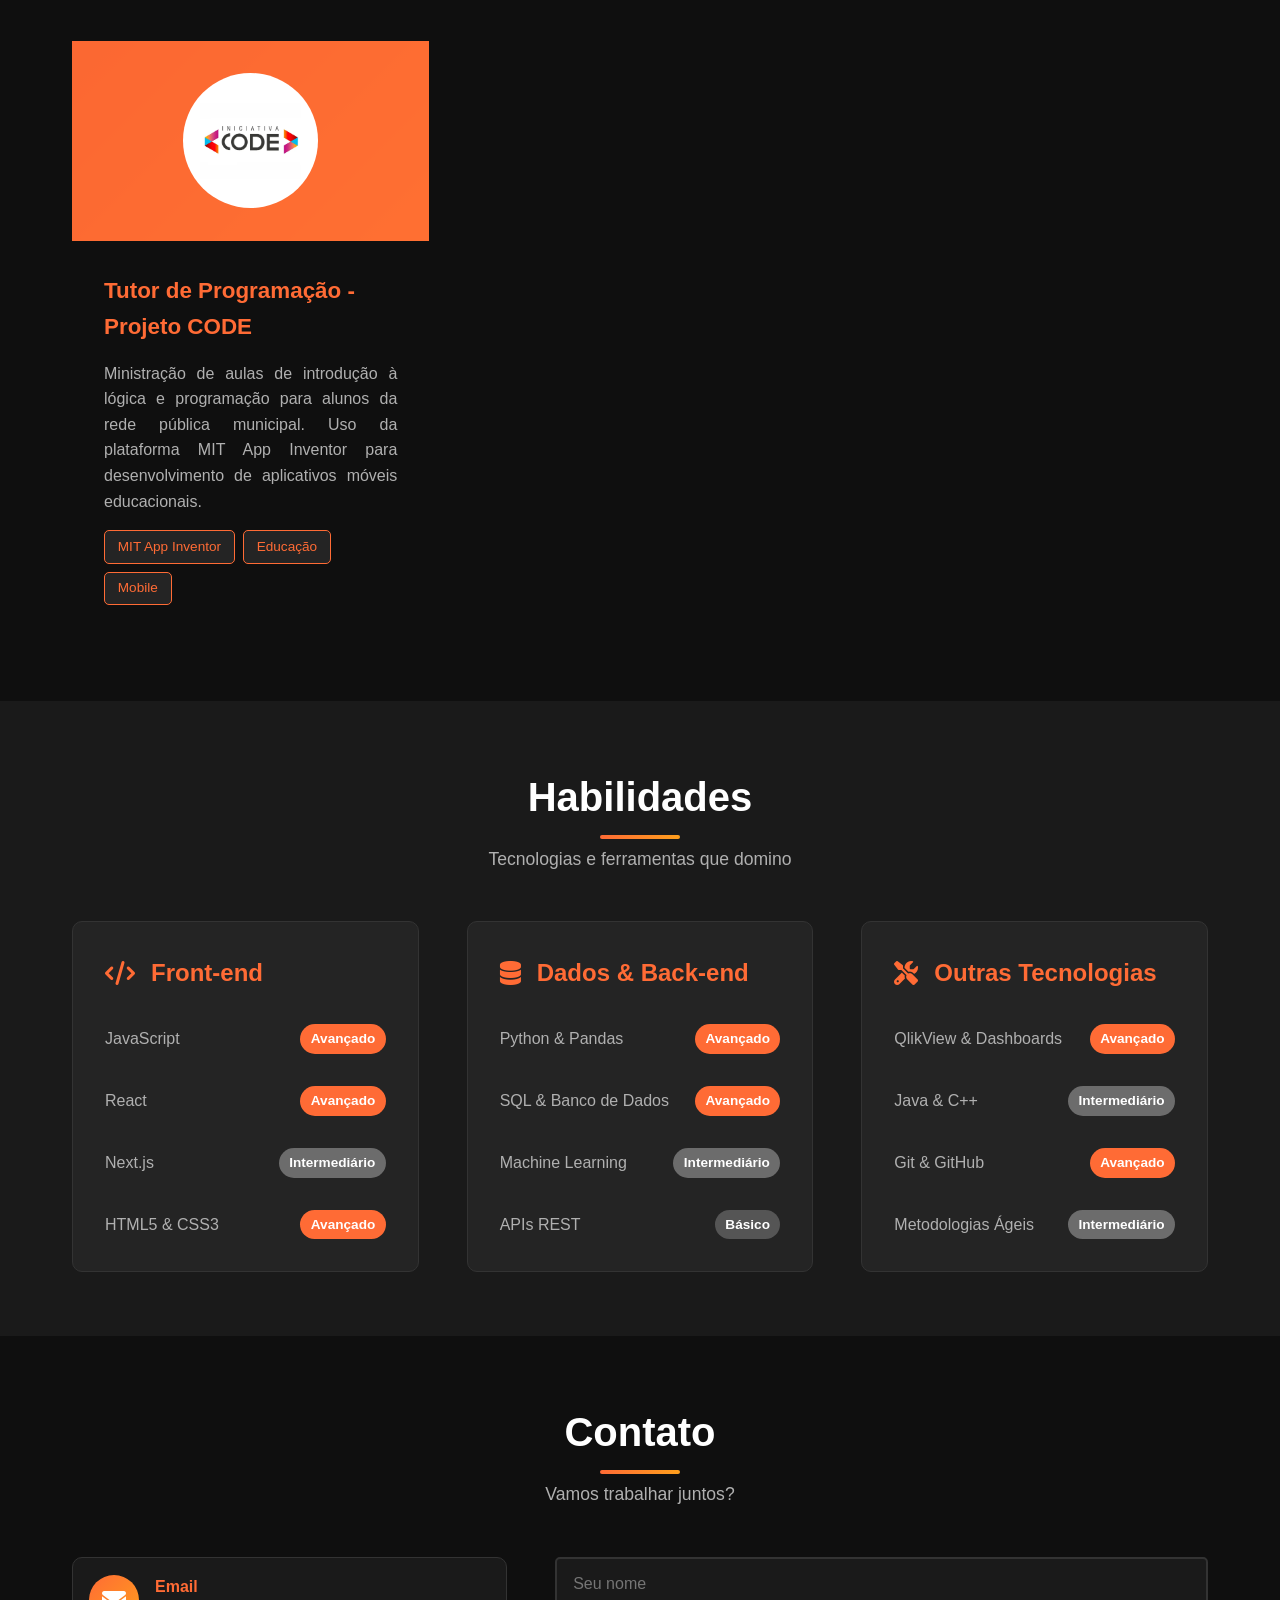
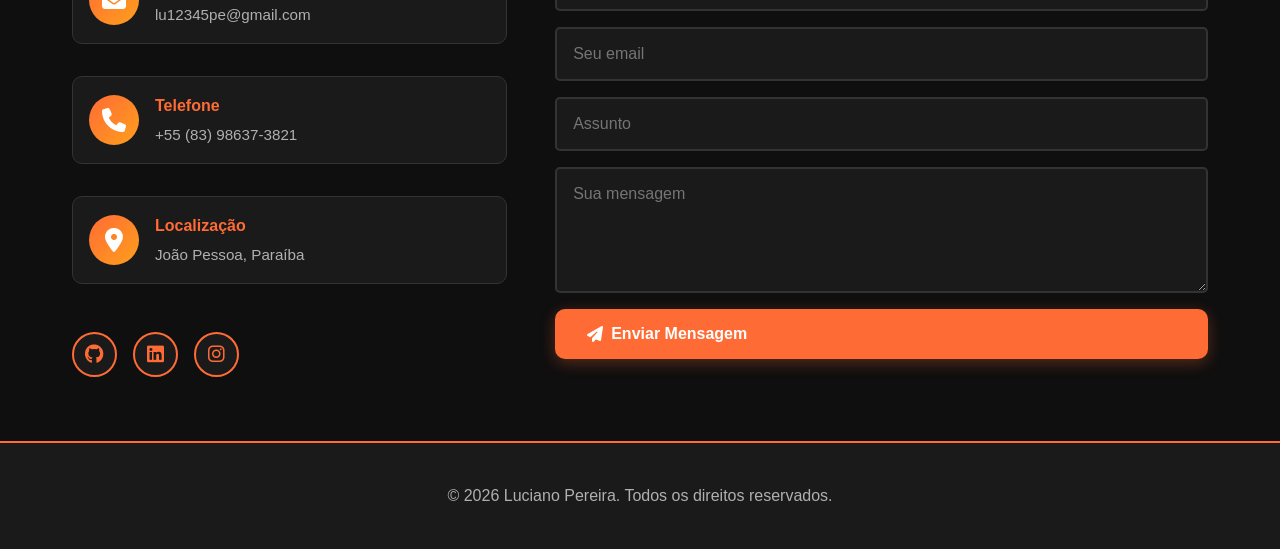
==== commit fcfd1b22: "assets e informações" ====
--- a/index.html
+++ b/index.html
@@ -3,7 +3,7 @@
 <head>
     <meta charset="UTF-8">
     <meta name="viewport" content="width=device-width, initial-scale=1.0">
-    <meta name="description" content="Portfólio pessoal - Desenvolvedor Web">
+    <meta name="description" content="Portfólio de Luciano Pereira - Cientista da Computação, Engenheiro de Dados e Desenvolvedor Full Stack (React/Python)">
     <title>Meu Portfólio</title>
     <link rel="stylesheet" href="styles.css">
     <link rel="stylesheet" href="https://cdnjs.cloudflare.com/ajax/libs/font-awesome/6.4.0/css/all.min.css">
@@ -23,7 +23,8 @@
             <ul class="nav-menu" id="navMenu">
                 <li><a href="#home" class="nav-link">Início</a></li>
                 <li><a href="#about" class="nav-link">Sobre mim</a></li>
-                <li><a href="#projects" class="nav-link">Projetos</a></li>
+                <li><a href="#education" class="nav-link">Formação</a></li>
+                <li><a href="#projects" class="nav-link">Experiência</a></li>
                 <li><a href="#skills" class="nav-link">Habilidades</a></li>
                 <li><a href="#contact" class="nav-link">Contato</a></li>
             </ul>
@@ -34,15 +35,15 @@
     <section id="home" class="hero">
         <div class="container">
             <div class="hero-content">
-                <h1 class="hero-title">Olá, eu sou <span class="highlight">Seu Nome</span></h1>
-                <p class="hero-subtitle">Desenvolvedor Full Stack & Designer</p>
+                <h1 class="hero-title">Olá, eu sou <span class="highlight">Luciano Pereira</span></h1>
+                <p class="hero-subtitle">Cientista da Computação</p>
                 <p class="hero-description">
-                    Criando experiências digitais incríveis através de código limpo e design moderno.
+                    Cientista da Computação com foco em Banco de Dados, análise de dados e programação Web. Apaixonado por tecnologia e por transformar informação em conhecimento.
                 </p>
                 <div class="hero-buttons">
-                    <a href="#projects" class="btn btn-primary">Ver Projetos</a>
-                    <a href="assets/curriculo.pdf" class="btn btn-secondary" download>
-                        <i class="fas fa-download"></i> Baixar Currículo
+                    <a href="#projects" class="btn btn-primary">Ver Experiência</a>
+                    <a href="https://drive.google.com/drive/folders/1FodU4hORHCp3Y85c7AQtxBA5EXzL_P3j" class="btn btn-secondary" target="_blank" rel="noopener noreferrer">
+                        <i class="fas fa-download"></i> Ver Certificados
                     </a>
                 </div>
             </div>
@@ -55,35 +56,66 @@
             <h2 class="section-title">Sobre Mim</h2>
             <div class="about-content">
                 <div class="about-image">
-                    <img src="assets/profile.jpg" alt="Foto de perfil">
+                    <img src="assets/foto_eu.png" alt="Foto do Luciano Pereira">
                 </div>
                 <div class="about-text">
-                    <h3>Desenvolvedor apaixonado por tecnologia</h3>
+                    <h3>Cientista da Computação</h3>
                     <p>
-                        Olá! Sou um desenvolvedor web com experiência em criar soluções digitais 
-                        inovadoras. Minha jornada na programação começou há alguns anos e desde 
-                        então tenho me dedicado a aprender e aplicar as melhores práticas do 
-                        desenvolvimento moderno.
+                        Olá! Sou Cientista da Computação com foco em Banco de Dados, análise de dados e programação Web. 
+                        Minha experiência inclui trabalhos em tribunais públicos, projetos científicos acadêmicos e 
+                        desenvolvimento de plataformas web complexas.
                     </p>
                     <p>
-                        Trabalho com diversas tecnologias front-end e back-end, sempre buscando 
-                        entregar produtos de alta qualidade que não apenas funcionam bem, mas 
-                        também proporcionam uma excelente experiência ao usuário.
+                        Apaixonado por tecnologia e por transformar informação em conhecimento, trabalho com análise de dados, 
+                        machine learning, desenvolvimento front-end com React/Next.js e criação de dashboards interativos. 
+                        Sempre buscando aplicar as melhores práticas e metodologias ágeis em cada projeto.
                     </p>
                     <div class="about-info">
                         <div class="info-item">
                             <i class="fas fa-map-marker-alt"></i>
-                            <span>São Paulo, Brasil</span>
+                            <span>João Pessoa, Paraíba</span>
                         </div>
                         <div class="info-item">
                             <i class="fas fa-envelope"></i>
-                            <span>seuemail@exemplo.com</span>
+                            <span>lu12345pe@gmail.com</span>
                         </div>
                         <div class="info-item">
                             <i class="fas fa-phone"></i>
-                            <span>+55 (11) 99999-9999</span>
-                        </div>
-                    </div>
+                            <span>+55 (83) 98637-3821</span>
+                        </div>
+                    </div>
+                </div>
+            </div>
+        </div>
+    </section>
+
+    <!-- Education Section -->
+    <section id="education" class="about" style="background-color: #1a1a1a;">
+        <div class="container">
+            <h2 class="section-title">Formação Acadêmica</h2>
+            <div class="skills-grid">
+                <div class="skill-category">
+                    <h3><i class="fas fa-graduation-cap"></i> Graduação em Ciência da Computação</h3>
+                    <p style="color: #ccc; margin-top: 10px;">
+                        <strong>Universidade Federal da Paraíba (UFPB)</strong><br>
+                        Concluído em Novembro de 2025<br>
+                        Foco em Banco de Dados, análise de dados e programação Web
+                    </p>
+                </div>
+                <div class="skill-category">
+                    <h3><i class="fas fa-certificate"></i> Técnico em Eletrotécnica</h3>
+                    <p style="color: #ccc; margin-top: 10px;">
+                        <strong>Instituto Federal da Paraíba (IFPB)</strong><br>
+                        Concluído em Fevereiro de 2019
+                    </p>
+                </div>
+                <div class="skill-category">
+                    <h3><i class="fas fa-language"></i> Idiomas</h3>
+                    <p style="color: #ccc; margin-top: 10px;">
+                        <strong>Português:</strong> Nativo<br>
+                        <strong>Inglês:</strong> Avançado<br>
+                        <strong>Espanhol:</strong> Básico
+                    </p>
                 </div>
             </div>
         </div>
@@ -93,96 +125,106 @@
     <section id="projects" class="projects">
         <div class="container">
             <h2 class="section-title">Projetos</h2>
-            <p class="section-subtitle">Alguns dos meus trabalhos recentes</p>
+            <p class="section-subtitle">Experiência Profissional</p>
             <div class="projects-grid">
                 <div class="project-card">
                     <div class="project-image">
-                        <img src="assets/project1.jpg" alt="Projeto 1">
                         <div class="project-overlay">
-                            <a href="https://github.com/seuusuario/projeto1" target="_blank" class="project-link">
-                                <i class="fab fa-github"></i>
+                            <a href="https://github.com/luci18530/Pipeline_Anvisa" target="_blank" class="project-link" aria-label="Ver repositório Pipeline Anvisa" rel="noopener noreferrer">
+                                <picture>
+                                    <source srcset="assets/logo_TCEPB.webp" type="image/webp">
+                                    <img src="assets/logo_TCEPB.png" alt="TCE-PB - Pipeline Anvisa" class="project-logo"/>
+                                </picture>
                             </a>
                         </div>
                     </div>
                     <div class="project-content">
-                        <h3>E-commerce Moderno</h3>
+                        <h3>Estagiário de Dados - TCE-PB</h3>
                         <p>
-                            Plataforma completa de e-commerce com carrinho de compras, 
-                            sistema de pagamento integrado e painel administrativo.
+                            Atuação na modelagem, integração e análise de dados públicos de medicamentos e finanças. 
+                            Responsável pela arquitetura de pipelines, padronização de dados, uso de Python e QlikView 
+                            para criação de painéis interativos e relatórios de auditoria.
+                        </p>
+                        <div class="project-tags">
+                            <span class="tag">Python</span>
+                            <span class="tag">QlikView</span>
+                            <span class="tag">SQL</span>
+                            <span class="tag">Auditoria</span>
+                        </div>
+                    </div>
+                </div>
+
+                <div class="project-card">
+                    <div class="project-image">
+                        <div class="project-overlay">
+                            <a href="https://iracema.fcf.usp.br/" target="_blank" class="project-link" aria-label="Visitar IRACEMA" rel="noopener noreferrer">
+                                <img src="assets/logo_iracema.svg" alt="IRACEMA" class="project-logo"/>
+                            </a>
+                        </div>
+                    </div>
+                    <div class="project-content">
+                        <h3>Desenvolvedor Front-End - IRACEMA (USP/UFPB)</h3>
+                        <p>
+                            Desenvolvimento do front-end do projeto IRACEMA, plataforma científica para análise 
+                            computacional de moléculas bioativas. Implementação em React/Next.js com foco em 
+                            interface intuitiva para pesquisadores.
                         </p>
                         <div class="project-tags">
                             <span class="tag">React</span>
-                            <span class="tag">Node.js</span>
-                            <span class="tag">MongoDB</span>
+                            <span class="tag">Next.js</span>
+                            <span class="tag">Bioinformática</span>
                         </div>
                     </div>
                 </div>
 
                 <div class="project-card">
                     <div class="project-image">
-                        <img src="assets/project2.jpg" alt="Projeto 2">
                         <div class="project-overlay">
-                            <a href="https://github.com/seuusuario/projeto2" target="_blank" class="project-link">
-                                <i class="fab fa-github"></i>
+                            <a href="https://amiactive.ccen.ufpb.br/" target="_blank" class="project-link" aria-label="Visitar AmIActive" rel="noopener noreferrer">
+                                <picture>
+                                    <source srcset="assets/logo_amiactive.webp" type="image/webp">
+                                    <img src="assets/logo_amiactive.png" alt="AmIActive" class="project-logo"/>
+                                </picture>
                             </a>
                         </div>
                     </div>
                     <div class="project-content">
-                        <h3>Dashboard Analytics</h3>
+                        <h3>Desenvolvedor Front-End - AmIActive</h3>
                         <p>
-                            Dashboard interativo para análise de dados com gráficos dinâmicos 
-                            e relatórios customizáveis em tempo real.
+                            Desenvolvimento do front-end do AmIActive, ferramenta científica de target fishing 
+                            baseada em modelos preditivos (ChEMBL). Implementação em React com integração a APIs 
+                            REST e exportação de resultados.
                         </p>
                         <div class="project-tags">
-                            <span class="tag">Vue.js</span>
-                            <span class="tag">Python</span>
-                            <span class="tag">PostgreSQL</span>
+                            <span class="tag">React</span>
+                            <span class="tag">APIs REST</span>
+                            <span class="tag">ChEMBL</span>
                         </div>
                     </div>
                 </div>
 
                 <div class="project-card">
                     <div class="project-image">
-                        <img src="assets/project3.jpg" alt="Projeto 3">
                         <div class="project-overlay">
-                            <a href="https://github.com/seuusuario/projeto3" target="_blank" class="project-link">
-                                <i class="fab fa-github"></i>
+                            <a href="https://funetec.org.br/code/resultado-inscricao-tutor" target="_blank" class="project-link" aria-label="Visitar Projeto CODE" rel="noopener noreferrer">
+                                <picture>
+                                    <source srcset="assets/logo_code.webp" type="image/webp">
+                                    <img src="assets/logo_code.png" alt="Projeto CODE" class="project-logo"/>
+                                </picture>
                             </a>
                         </div>
                     </div>
                     <div class="project-content">
-                        <h3>App de Tarefas</h3>
+                        <h3>Tutor de Programação - Projeto CODE</h3>
                         <p>
-                            Aplicativo mobile para gerenciamento de tarefas com sincronização 
-                            em nuvem e notificações push.
+                            Ministração de aulas de introdução à lógica e programação para alunos da rede pública 
+                            municipal. Uso da plataforma MIT App Inventor para desenvolvimento de aplicativos 
+                            móveis educacionais.
                         </p>
                         <div class="project-tags">
-                            <span class="tag">React Native</span>
-                            <span class="tag">Firebase</span>
-                            <span class="tag">Redux</span>
-                        </div>
-                    </div>
-                </div>
-
-                <div class="project-card">
-                    <div class="project-image">
-                        <img src="assets/project4.jpg" alt="Projeto 4">
-                        <div class="project-overlay">
-                            <a href="https://github.com/seuusuario/projeto4" target="_blank" class="project-link">
-                                <i class="fab fa-github"></i>
-                            </a>
-                        </div>
-                    </div>
-                    <div class="project-content">
-                        <h3>Sistema de Blog</h3>
-                        <p>
-                            CMS personalizado com editor de texto rico, sistema de comentários 
-                            e otimização para SEO.
-                        </p>
-                        <div class="project-tags">
-                            <span class="tag">Next.js</span>
-                            <span class="tag">TypeScript</span>
-                            <span class="tag">MySQL</span>
+                            <span class="tag">MIT App Inventor</span>
+                            <span class="tag">Educação</span>
+                            <span class="tag">Mobile</span>
                         </div>
                     </div>
                 </div>
@@ -200,88 +242,64 @@
                     <h3><i class="fas fa-code"></i> Front-end</h3>
                     <div class="skill-items">
                         <div class="skill-item">
+                            <div class="skill-name">JavaScript</div>
+                            <div class="skill-level"><span class="level advanced">Avançado</span></div>
+                        </div>
+                        <div class="skill-item">
+                            <div class="skill-name">React</div>
+                            <div class="skill-level"><span class="level advanced">Avançado</span></div>
+                        </div>
+                        <div class="skill-item">
+                            <div class="skill-name">Next.js</div>
+                            <div class="skill-level"><span class="level intermediate">Intermediário</span></div>
+                        </div>
+                        <div class="skill-item">
                             <div class="skill-name">HTML5 & CSS3</div>
-                            <div class="skill-bar">
-                                <div class="skill-progress" style="width: 95%"></div>
-                            </div>
-                        </div>
-                        <div class="skill-item">
-                            <div class="skill-name">JavaScript</div>
-                            <div class="skill-bar">
-                                <div class="skill-progress" style="width: 90%"></div>
-                            </div>
-                        </div>
-                        <div class="skill-item">
-                            <div class="skill-name">React</div>
-                            <div class="skill-bar">
-                                <div class="skill-progress" style="width: 85%"></div>
-                            </div>
-                        </div>
-                        <div class="skill-item">
-                            <div class="skill-name">Vue.js</div>
-                            <div class="skill-bar">
-                                <div class="skill-progress" style="width: 80%"></div>
-                            </div>
-                        </div>
-                    </div>
-                </div>
-
-                <div class="skill-category">
-                    <h3><i class="fas fa-server"></i> Back-end</h3>
+                            <div class="skill-level"><span class="level advanced">Avançado</span></div>
+                        </div>
+                    </div>
+                </div>
+
+                <div class="skill-category">
+                    <h3><i class="fas fa-database"></i> Dados & Back-end</h3>
                     <div class="skill-items">
                         <div class="skill-item">
-                            <div class="skill-name">Node.js</div>
-                            <div class="skill-bar">
-                                <div class="skill-progress" style="width: 88%"></div>
-                            </div>
-                        </div>
-                        <div class="skill-item">
-                            <div class="skill-name">Python</div>
-                            <div class="skill-bar">
-                                <div class="skill-progress" style="width: 82%"></div>
-                            </div>
-                        </div>
-                        <div class="skill-item">
-                            <div class="skill-name">PHP</div>
-                            <div class="skill-bar">
-                                <div class="skill-progress" style="width: 75%"></div>
-                            </div>
-                        </div>
-                        <div class="skill-item">
-                            <div class="skill-name">SQL</div>
-                            <div class="skill-bar">
-                                <div class="skill-progress" style="width: 85%"></div>
-                            </div>
-                        </div>
-                    </div>
-                </div>
-
-                <div class="skill-category">
-                    <h3><i class="fas fa-tools"></i> Ferramentas</h3>
+                            <div class="skill-name">Python & Pandas</div>
+                            <div class="skill-level"><span class="level advanced">Avançado</span></div>
+                        </div>
+                        <div class="skill-item">
+                            <div class="skill-name">SQL & Banco de Dados</div>
+                            <div class="skill-level"><span class="level advanced">Avançado</span></div>
+                        </div>
+                        <div class="skill-item">
+                            <div class="skill-name">Machine Learning</div>
+                            <div class="skill-level"><span class="level intermediate">Intermediário</span></div>
+                        </div>
+                        <div class="skill-item">
+                            <div class="skill-name">APIs REST</div>
+                            <div class="skill-level"><span class="level basic">Básico</span></div>
+                        </div>
+                    </div>
+                </div>
+
+                <div class="skill-category">
+                    <h3><i class="fas fa-tools"></i> Outras Tecnologias</h3>
                     <div class="skill-items">
                         <div class="skill-item">
+                            <div class="skill-name">QlikView & Dashboards</div>
+                            <div class="skill-level"><span class="level advanced">Avançado</span></div>
+                        </div>
+                        <div class="skill-item">
+                            <div class="skill-name">Java & C++</div>
+                            <div class="skill-level"><span class="level intermediate">Intermediário</span></div>
+                        </div>
+                        <div class="skill-item">
                             <div class="skill-name">Git & GitHub</div>
-                            <div class="skill-bar">
-                                <div class="skill-progress" style="width: 92%"></div>
-                            </div>
-                        </div>
-                        <div class="skill-item">
-                            <div class="skill-name">Docker</div>
-                            <div class="skill-bar">
-                                <div class="skill-progress" style="width: 78%"></div>
-                            </div>
-                        </div>
-                        <div class="skill-item">
-                            <div class="skill-name">AWS</div>
-                            <div class="skill-bar">
-                                <div class="skill-progress" style="width: 70%"></div>
-                            </div>
-                        </div>
-                        <div class="skill-item">
-                            <div class="skill-name">Figma</div>
-                            <div class="skill-bar">
-                                <div class="skill-progress" style="width: 85%"></div>
-                            </div>
+                            <div class="skill-level"><span class="level advanced">Avançado</span></div>
+                        </div>
+                        <div class="skill-item">
+                            <div class="skill-name">Metodologias Ágeis</div>
+                            <div class="skill-level"><span class="level intermediate">Intermediário</span></div>
                         </div>
                     </div>
                 </div>
@@ -302,7 +320,7 @@
                         </div>
                         <div class="contact-details">
                             <h4>Email</h4>
-                            <p>seuemail@exemplo.com</p>
+                            <p>lu12345pe@gmail.com</p>
                         </div>
                     </div>
                     <div class="contact-item">
@@ -311,7 +329,7 @@
                         </div>
                         <div class="contact-details">
                             <h4>Telefone</h4>
-                            <p>+55 (11) 99999-9999</p>
+                            <p>+55 (83) 98637-3821</p>
                         </div>
                     </div>
                     <div class="contact-item">
@@ -320,25 +338,22 @@
                         </div>
                         <div class="contact-details">
                             <h4>Localização</h4>
-                            <p>São Paulo, Brasil</p>
+                            <p>João Pessoa, Paraíba</p>
                         </div>
                     </div>
                     <div class="social-links">
-                        <a href="https://github.com/seuusuario" target="_blank" aria-label="GitHub">
+                        <a href="https://github.com/luci18530" target="_blank" aria-label="GitHub" rel="noopener noreferrer">
                             <i class="fab fa-github"></i>
                         </a>
-                        <a href="https://linkedin.com/in/seuusuario" target="_blank" aria-label="LinkedIn">
+                        <a href="https://linkedin.com/in/lucipere" target="_blank" aria-label="LinkedIn" rel="noopener noreferrer">
                             <i class="fab fa-linkedin"></i>
                         </a>
-                        <a href="https://twitter.com/seuusuario" target="_blank" aria-label="Twitter">
-                            <i class="fab fa-twitter"></i>
-                        </a>
-                        <a href="https://instagram.com/seuusuario" target="_blank" aria-label="Instagram">
+                        <a href="https://instagram.com/lupeol.py" target="_blank" aria-label="Instagram" rel="noopener noreferrer">
                             <i class="fab fa-instagram"></i>
                         </a>
                     </div>
                 </div>
-                <form class="contact-form" id="contactForm">
+                <form class="contact-form" id="contactForm" action="https://formspree.io/f/mnnwvggv" method="POST">
                     <div class="form-group">
                         <input type="text" id="name" name="name" placeholder="Seu nome" required>
                     </div>
@@ -361,9 +376,8 @@
 
     <!-- Footer -->
     <footer class="footer">
-        <div class="container">
-            <p>&copy; 2024 Seu Nome. Todos os direitos reservados.</p>
-            <p>Desenvolvido com <i class="fas fa-heart"></i> e muito café</p>
+            <div class="container">
+            <p>&copy; <span id="currentYear">2024</span> Luciano Pereira. Todos os direitos reservados.</p>
         </div>
     </footer>
 
--- a/styles.css
+++ b/styles.css
@@ -348,18 +348,19 @@
     margin-top: var(--spacing-lg);
 }
 
-.project-card {
-    background-color: var(--bg-secondary);
-    border-radius: var(--border-radius-md);
-    overflow: hidden;
-    transition: var(--transition-normal);
-    border: 1px solid var(--border-color);
-}
-
-.project-card:hover {
-    transform: translateY(-10px);
-    box-shadow: 0 15px 40px var(--shadow-color);
-    border-color: var(--primary-color);
+.project-link {
+    width: 135px; 
+    height: 135px; 
+    background-color: white;
+    border-radius: 50%;
+    display: flex;
+    align-items: center;
+    justify-content: center;
+    color: var(--primary-color);
+    font-size: 2.5rem;
+    text-decoration: none;
+    transition: var(--transition-normal);
+    overflow: hidden; 
 }
 
 .project-image {
@@ -390,7 +391,7 @@
     display: flex;
     align-items: center;
     justify-content: center;
-    opacity: 0;
+    opacity: 1; 
     transition: var(--transition-normal);
 }
 
@@ -398,22 +399,31 @@
     opacity: 1;
 }
 
-.project-link {
-    width: 60px;
-    height: 60px;
-    background-color: white;
-    border-radius: 50%;
-    display: flex;
-    align-items: center;
-    justify-content: center;
-    color: var(--primary-color);
-    font-size: 1.5rem;
-    text-decoration: none;
-    transition: var(--transition-normal);
+
+/* Logo inside project overlay */
+.project-link img.project-logo {
+    max-width: 75%;
+    max-height: 75%;
+    width: auto;
+    height: auto;
+    display: block;
+    margin: auto; 
+    object-fit: contain;
+    
+}
+
+/* Responsive: smaller buttons / logos on small screens */
+@media (max-width: 600px) {
+    .project-link {
+        width: 100px;
+        height: 100px;
+        font-size: 1.7rem;
+    }
+    .project-link img.project-logo { max-width: 70%; }
 }
 
 .project-link:hover {
-    transform: scale(1.1) rotate(360deg);
+    transform: scale(1.05);
 }
 
 .project-content {
@@ -430,6 +440,8 @@
     color: var(--text-secondary);
     margin-bottom: var(--spacing-sm);
     line-height: 1.6;
+    text-align: justify; 
+    text-justify: inter-word;
 }
 
 .project-tags {
@@ -489,7 +501,9 @@
 
 .skill-item {
     display: flex;
-    flex-direction: column;
+    flex-direction: row;
+    justify-content: space-between;
+    align-items: center;
     gap: 0.5rem;
 }
 
@@ -498,32 +512,23 @@
     font-weight: 500;
 }
 
-.skill-bar {
-    height: 10px;
-    background-color: var(--bg-secondary);
-    border-radius: 5px;
-    overflow: hidden;
-    position: relative;
-}
-
-.skill-progress {
-    height: 100%;
-    background: linear-gradient(90deg, var(--primary-color), var(--secondary-color));
-    border-radius: 5px;
-    transition: width 1s ease;
-    position: relative;
-}
-
-.skill-progress::after {
-    content: '';
-    position: absolute;
-    top: 0;
-    left: 0;
-    bottom: 0;
-    right: 0;
-    background: linear-gradient(90deg, transparent, rgba(255, 255, 255, 0.3), transparent);
-    animation: shimmer 2s infinite;
-}
+.skill-level {
+    display: inline-flex;
+    align-items: center;
+    gap: 0.4rem;
+}
+
+.level {
+    font-weight: 700;
+    font-size: 0.85rem;
+    padding: 0.25rem 0.65rem;
+    border-radius: 999px;
+    color: white;
+}
+
+.level.advanced { background: var(--primary-color); }
+.level.intermediate { background: #6c6c6c; }
+.level.basic { background: #555555; }
 
 /* Contact Section */
 .contact {
